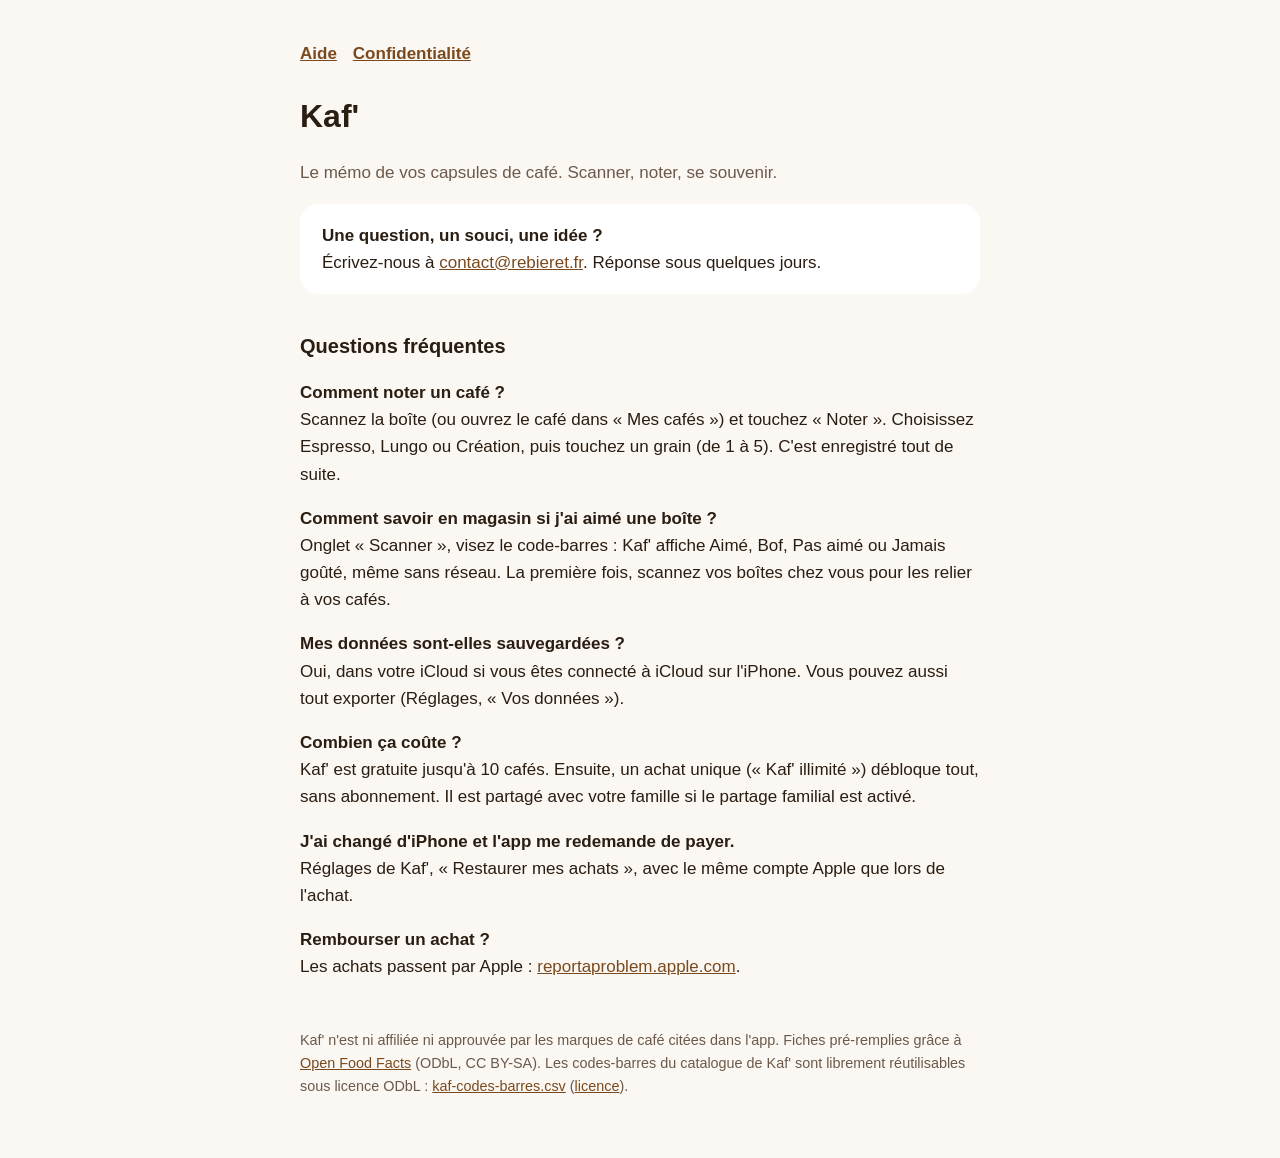
==== index.html @ 90c12b05 "Pages d'aide et de confidentialité de Kaf'" ====
<!doctype html>
<html lang="fr">
<head>
<meta charset="utf-8"><meta name="viewport" content="width=device-width,initial-scale=1">
<title>Kaf' – Aide et contact</title>
<meta name="description" content="Kaf', le mémo de vos capsules de café : scanner, noter, se souvenir.">
<link rel="stylesheet" href="style.css">
</head>
<body><main>
<nav><a href="./">Aide</a><a href="confidentialite.html">Confidentialité</a></nav>
<h1>Kaf'</h1>
<p class="muted">Le mémo de vos capsules de café. Scanner, noter, se souvenir.</p>

<div class="card">
<strong>Une question, un souci, une idée ?</strong><br>
Écrivez-nous à <a href="mailto:contact@rebieret.fr">contact@rebieret.fr</a>. Réponse sous quelques jours.
</div>

<h2>Questions fréquentes</h2>
<p><strong>Comment noter un café ?</strong><br>Scannez la boîte (ou ouvrez le café dans « Mes cafés ») et touchez « Noter ». Choisissez Espresso, Lungo ou Création, puis touchez un grain (de 1 à 5). C'est enregistré tout de suite.</p>
<p><strong>Comment savoir en magasin si j'ai aimé une boîte ?</strong><br>Onglet « Scanner », visez le code-barres : Kaf' affiche Aimé, Bof, Pas aimé ou Jamais goûté, même sans réseau. La première fois, scannez vos boîtes chez vous pour les relier à vos cafés.</p>
<p><strong>Mes données sont-elles sauvegardées ?</strong><br>Oui, dans votre iCloud si vous êtes connecté à iCloud sur l'iPhone. Vous pouvez aussi tout exporter (Réglages, « Vos données »).</p>
<p><strong>Combien ça coûte ?</strong><br>Kaf' est gratuite jusqu'à 10 cafés. Ensuite, un achat unique (« Kaf' illimité ») débloque tout, sans abonnement. Il est partagé avec votre famille si le partage familial est activé.</p>
<p><strong>J'ai changé d'iPhone et l'app me redemande de payer.</strong><br>Réglages de Kaf', « Restaurer mes achats », avec le même compte Apple que lors de l'achat.</p>
<p><strong>Rembourser un achat ?</strong><br>Les achats passent par Apple : <a href="https://reportaproblem.apple.com">reportaproblem.apple.com</a>.</p>

<footer>Kaf' n'est ni affiliée ni approuvée par les marques de café citées dans l'app. Fiches pré-remplies grâce à <a href="https://openfoodfacts.org">Open Food Facts</a> (ODbL, CC BY-SA). Les codes-barres du catalogue de Kaf' sont librement réutilisables sous licence ODbL : <a href="donnees/kaf-codes-barres.csv">kaf-codes-barres.csv</a> (<a href="donnees/LICENCE.txt">licence</a>).</footer>
</main></body></html>
---- style.css ----
:root{--bg:#fbf7f2;--fg:#2a1d12;--muted:#6b5a4b;--accent:#7a4a1e;--card:#fff}
@media (prefers-color-scheme:dark){:root{--bg:#17110c;--fg:#f3e9de;--muted:#b8a593;--accent:#d9a066;--card:#221a13}}
*{box-sizing:border-box}body{margin:0;background:var(--bg);color:var(--fg);font:17px/1.6 -apple-system,BlinkMacSystemFont,"Segoe UI",Roboto,sans-serif}
main{max-width:720px;margin:0 auto;padding:40px 20px 60px}h1{font-size:2rem;margin:.2em 0}h2{margin-top:1.8em;font-size:1.25rem}
a{color:var(--accent)}.muted{color:var(--muted)}.card{background:var(--card);border-radius:18px;padding:18px 22px;margin:16px 0}
nav{display:flex;gap:16px;margin-bottom:24px;font-weight:600}footer{margin-top:48px;font-size:.9rem;color:var(--muted)}
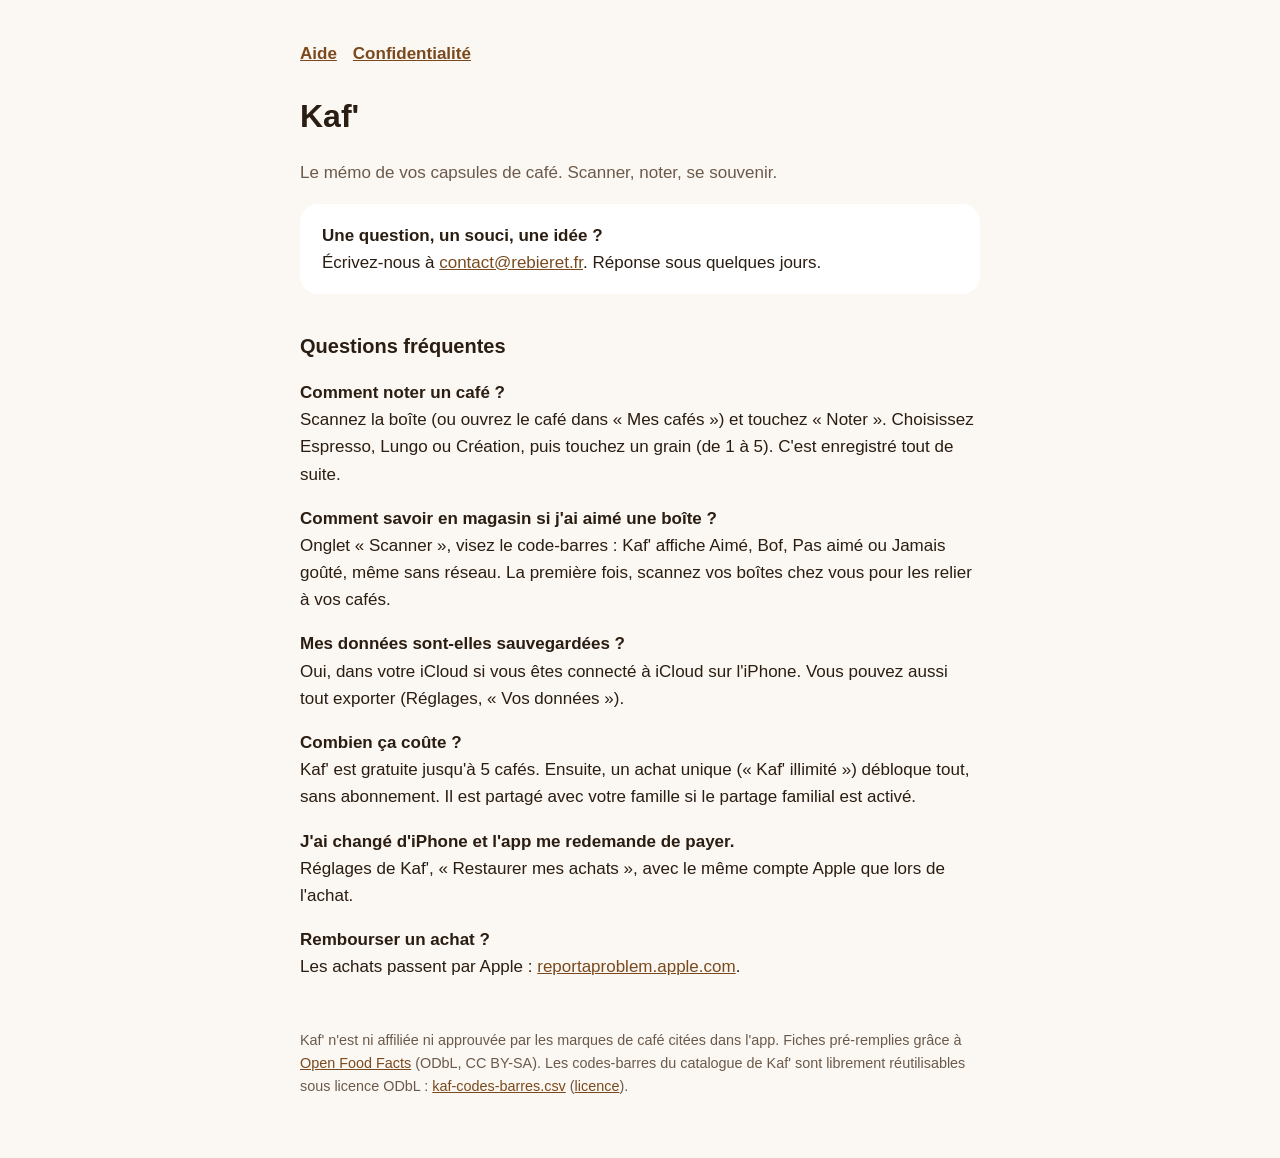
==== commit c427c578: "Aide : 5 cafés gratuits ; confidentialité : signalements et refus au scan Co-Authored-By: Claude Opu" ====
--- a/index.html
+++ b/index.html
@@ -20,7 +20,7 @@
 <p><strong>Comment noter un café ?</strong><br>Scannez la boîte (ou ouvrez le café dans « Mes cafés ») et touchez « Noter ». Choisissez Espresso, Lungo ou Création, puis touchez un grain (de 1 à 5). C'est enregistré tout de suite.</p>
 <p><strong>Comment savoir en magasin si j'ai aimé une boîte ?</strong><br>Onglet « Scanner », visez le code-barres : Kaf' affiche Aimé, Bof, Pas aimé ou Jamais goûté, même sans réseau. La première fois, scannez vos boîtes chez vous pour les relier à vos cafés.</p>
 <p><strong>Mes données sont-elles sauvegardées ?</strong><br>Oui, dans votre iCloud si vous êtes connecté à iCloud sur l'iPhone. Vous pouvez aussi tout exporter (Réglages, « Vos données »).</p>
-<p><strong>Combien ça coûte ?</strong><br>Kaf' est gratuite jusqu'à 10 cafés. Ensuite, un achat unique (« Kaf' illimité ») débloque tout, sans abonnement. Il est partagé avec votre famille si le partage familial est activé.</p>
+<p><strong>Combien ça coûte ?</strong><br>Kaf' est gratuite jusqu'à 5 cafés. Ensuite, un achat unique (« Kaf' illimité ») débloque tout, sans abonnement. Il est partagé avec votre famille si le partage familial est activé.</p>
 <p><strong>J'ai changé d'iPhone et l'app me redemande de payer.</strong><br>Réglages de Kaf', « Restaurer mes achats », avec le même compte Apple que lors de l'achat.</p>
 <p><strong>Rembourser un achat ?</strong><br>Les achats passent par Apple : <a href="https://reportaproblem.apple.com">reportaproblem.apple.com</a>.</p>
 
